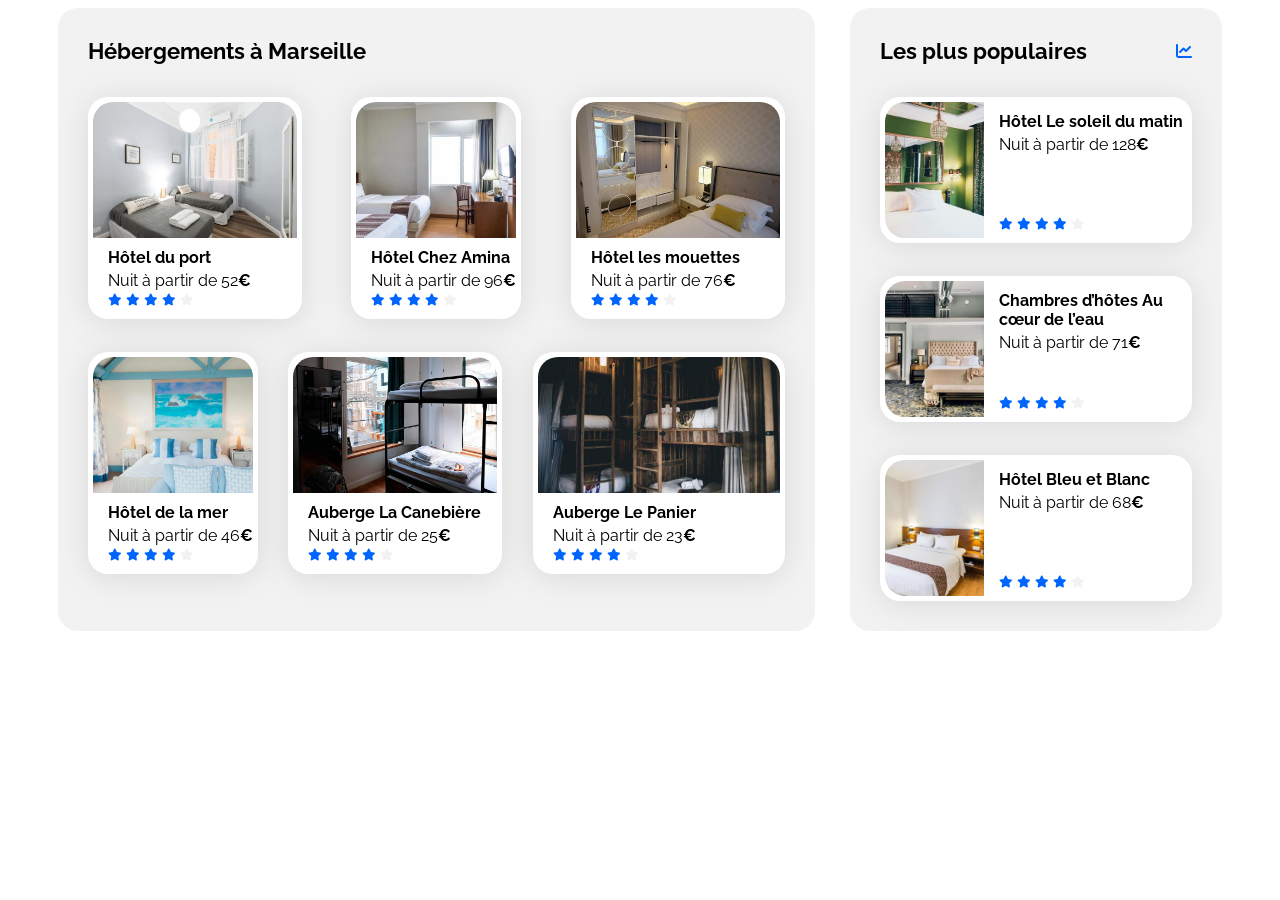
==== booki-starter-code-master/index.html @ 298ddb2f "first commit" ====
<!DOCTYPE html>
<html lang="fr">

<head>
    <meta charset="UTF-8">
    <meta name="viewport" content="width=device-width, initial-scale=1.0">
    <title>Booki</title>
    <link rel="preconnect" href="https://fonts.googleapis.com">
    <link rel="preconnect" href="https://fonts.gstatic.com" crossorigin>
    <link href="https://fonts.googleapis.com/css2?family=Raleway:wght@400;500;700&display=swap" rel="stylesheet">
    <link rel="stylesheet" href="https://cdnjs.cloudflare.com/ajax/libs/font-awesome/6.2.1/css/all.min.css"
        integrity="sha512-MV7K8+y+gLIBoVD59lQIYicR65iaqukzvf/nwasF0nqhPay5w/9lJmVM2hMDcnK1OnMGCdVK+iQrJ7lzPJQd1w=="
        crossorigin="anonymous" referrerpolicy="no-referrer" />
    <link rel="stylesheet" href="./css/style.css">
</head>

<body>
    <div class="main-container">
        <header>

        </header>
        <main>

            <div class="hebergements-and-populaires">
                <section class="hebergements">
                    <div class="populaires-title">
                        <h2 class="section-title">Hébergements à Marseille</h2>
                    </div>
                    <div class="hebergements-cards">
                        <div class="hebergements-firstrow">
                            <a href="#">
                                <article class="card">
                                    <img src="./images/hebergements/fred-kleber.jpg"
                                        alt="Image de la chambre d'hôtel montrant un lit">
                                    <div class="card-content">
                                        <div class="card-txt">
                                            <h3 class="card-title">Hôtel du port</h3>
                                            <p class="card-subtitle">Nuit à partir de 52<span class="euro">€</span></p>
                                        </div>
                                        <div class="card-rating">
                                            <i class="fa-xs fa-solid fa-star" aria-hidden="true"></i>
                                            <i class="fa-xs fa-solid fa-star" aria-hidden="true"></i>
                                            <i class="fa-xs fa-solid fa-star" aria-hidden="true"></i>
                                            <i class="fa-xs fa-solid fa-star" aria-hidden="true"></i>
                                            <i class="fa-xs fa-solid fa-star neutral-star" aria-hidden="true"></i>
                                            <span class="sr-only">Note de 4 sur 5</span>
                                        </div>
                                    </div>
                                </article>
                            </a>
                            <a href="#">
                                <article class="card">
                                    <img src="./images/hebergements/febrian-zakaria.jpg"
                                        alt="Image de la chambre d'hôtel montrant un lit">
                                    <div class="card-content">
                                        <div class="card-txt">
                                            <h3 class="card-title">Hôtel Chez Amina</h3>
                                            <p class="card-subtitle">Nuit à partir de 96<span class="euro">€</span></p>
                                        </div>
                                        <div class="card-rating">
                                            <i class="fa-xs fa-solid fa-star" aria-hidden="true"></i>
                                            <i class="fa-xs fa-solid fa-star" aria-hidden="true"></i>
                                            <i class="fa-xs fa-solid fa-star" aria-hidden="true"></i>
                                            <i class="fa-xs fa-solid fa-star" aria-hidden="true"></i>
                                            <i class="fa-xs fa-solid fa-star neutral-star" aria-hidden="true"></i>
                                            <span class="sr-only">Note de 4 sur 5</span>
                                        </div>
                                    </div>
                                </article>
                            </a>
                            <a href="#">
                                <article class="card">
                                    <img src="./images/hebergements/reisetopia.jpg"
                                        alt="Image de la chambre d'hôtel montrant un lit">
                                    <div class="card-content">
                                        <div class="card-txt">
                                            <h3 class="card-title">Hôtel les mouettes</h3>
                                            <p class="card-subtitle">Nuit à partir de 76<span class="euro">€</span></p>
                                        </div>
                                        <div class="card-rating">
                                            <i class="fa-xs fa-solid fa-star" aria-hidden="true"></i>
                                            <i class="fa-xs fa-solid fa-star" aria-hidden="true"></i>
                                            <i class="fa-xs fa-solid fa-star" aria-hidden="true"></i>
                                            <i class="fa-xs fa-solid fa-star" aria-hidden="true"></i>
                                            <i class="fa-xs fa-solid fa-star neutral-star" aria-hidden="true"></i>
                                            <span class="sr-only">Note de 4 sur 5</span>
                                        </div>
                                    </div>
                                </article>
                            </a>
                        </div>
                        <div class="hebergements-firstrow">
                            <a href="#">
                                <article class="card">
                                    <img src="./images/hebergements/annie-spratt.jpg"
                                        alt="Image de la chambre d'hôtel montrant un lit">
                                    <div class="card-content">
                                        <div class="card-txt">
                                            <h3 class="card-title">Hôtel de la mer</h3>
                                            <p class="card-subtitle">Nuit à partir de 46<span class="euro">€</span></p>
                                        </div>
                                        <div class="card-rating">
                                            <i class="fa-xs fa-solid fa-star" aria-hidden="true"></i>
                                            <i class="fa-xs fa-solid fa-star" aria-hidden="true"></i>
                                            <i class="fa-xs fa-solid fa-star" aria-hidden="true"></i>
                                            <i class="fa-xs fa-solid fa-star" aria-hidden="true"></i>
                                            <i class="fa-xs fa-solid fa-star neutral-star" aria-hidden="true"></i>
                                            <span class="sr-only">Note de 4 sur 5</span>
                                        </div>
                                    </div>
                                </article>
                            </a>
                            <a href="#">
                                <article class="card">
                                    <img src="./images/hebergements/marcus-loke.jpg"
                                        alt="Image de la chambre d'hôtel montrant un lit">
                                    <div class="card-content">
                                        <div class="card-txt">
                                            <h3 class="card-title">Auberge La Canebière</h3>
                                            <p class="card-subtitle">Nuit à partir de 25<span class="euro">€</span></p>
                                        </div>
                                        <div class="card-rating">
                                            <i class="fa-xs fa-solid fa-star" aria-hidden="true"></i>
                                            <i class="fa-xs fa-solid fa-star" aria-hidden="true"></i>
                                            <i class="fa-xs fa-solid fa-star" aria-hidden="true"></i>
                                            <i class="fa-xs fa-solid fa-star" aria-hidden="true"></i>
                                            <i class="fa-xs fa-solid fa-star neutral-star" aria-hidden="true"></i>
                                            <span class="sr-only">Note de 4 sur 5</span>
                                        </div>
                                    </div>
                                </article>
                            </a>
                            <a href="#">
                                <article class="card">
                                    <img src="./images/hebergements/nicate-lee.jpg"
                                        alt="Image de la chambre d'hôtel montrant un lit">
                                    <div class="card-content">
                                        <div class="card-txt">
                                            <h3 class="card-title">Auberge Le Panier</h3>
                                            <p class="card-subtitle">Nuit à partir de 23<span class="euro">€</span></p>
                                        </div>
                                        <div class="card-rating">
                                            <i class="fa-xs fa-solid fa-star" aria-hidden="true"></i>
                                            <i class="fa-xs fa-solid fa-star" aria-hidden="true"></i>
                                            <i class="fa-xs fa-solid fa-star" aria-hidden="true"></i>
                                            <i class="fa-xs fa-solid fa-star" aria-hidden="true"></i>
                                            <i class="fa-xs fa-solid fa-star neutral-star" aria-hidden="true"></i>
                                            <span class="sr-only">Note de 4 sur 5</span>
                                        </div>
                                    </div>
                                </article>
                            </a>
                        </div>
                    </div>
                </section>



                <section class="populaires">
                    <div class="populaires-title">
                        <h2 class="section-title">Les plus populaires</h2>
                        <i class="fa-solid fa-chart-line" aria-hidden="true"></i>
                    </div>
                    <div class="populaires-cards">
                        <a href="#">
                            <article class="card">
                                <img src="./images/hebergements/emile-guillemot.jpg"
                                    alt="Image de la chambre d'hôtel montrant un lit">
                                <div class="card-content">
                                    <div class="card-txt">
                                        <h3 class="card-title">Hôtel Le soleil du matin</h3>
                                        <p class="card-subtitle">Nuit à partir de 128<span class="euro">€</span></p>
                                    </div>
                                    <div class="card-rating">
                                        <i class="fa-xs fa-solid fa-star" aria-hidden="true"></i>
                                        <i class="fa-xs fa-solid fa-star" aria-hidden="true"></i>
                                        <i class="fa-xs fa-solid fa-star" aria-hidden="true"></i>
                                        <i class="fa-xs fa-solid fa-star" aria-hidden="true"></i>
                                        <i class="fa-xs fa-solid fa-star neutral-star" aria-hidden="true"></i>
                                        <span class="sr-only">Note de 4 sur 5</span>
                                    </div>
                                </div>
                            </article>
                        </a>
                        <a href="#">
                            <article class="card">
                                <img src="./images/hebergements/aw-creative.jpg"
                                    alt="Image de la chambre d'hôtel montrant un lit">
                                <div class="card-content">
                                    <div class="card-txt">
                                        <h3 class="card-title">Chambres d’hôtes Au cœur de l’eau</h3>
                                        <p class="card-subtitle">Nuit à partir de 71<span class="euro">€</span></p>
                                    </div>
                                    <div class="card-rating">
                                        <i class="fa-xs fa-solid fa-star" aria-hidden="true"></i>
                                        <i class="fa-xs fa-solid fa-star" aria-hidden="true"></i>
                                        <i class="fa-xs fa-solid fa-star" aria-hidden="true"></i>
                                        <i class="fa-xs fa-solid fa-star" aria-hidden="true"></i>
                                        <i class="fa-xs fa-solid fa-star neutral-star" aria-hidden="true"></i>
                                        <span class="sr-only">Note de 4 sur 5</span>
                                    </div>
                                </div>
                            </article>
                        </a>
                        <a href="#">
                            <article class="card">
                                <img src="./images/hebergements/febrian-zakaria2.jpg"
                                    alt="Image de la chambre d'hôtel montrant un lit">
                                <div class="card-content">
                                    <div class="card-txt">
                                        <h3 class="card-title">Hôtel Bleu et Blanc</h3>
                                        <p class="card-subtitle">Nuit à partir de 68<span class="euro">€</span></p>
                                    </div>
                                    <div class="card-rating">
                                        <i class="fa-xs fa-solid fa-star" aria-hidden="true"></i>
                                        <i class="fa-xs fa-solid fa-star" aria-hidden="true"></i>
                                        <i class="fa-xs fa-solid fa-star" aria-hidden="true"></i>
                                        <i class="fa-xs fa-solid fa-star" aria-hidden="true"></i>
                                        <i class="fa-xs fa-solid fa-star neutral-star" aria-hidden="true"></i>
                                        <span class="sr-only">Note de 4 sur 5</span>
                                    </div>
                                </div>
                            </article>
                        </a>
                    </div>
                </section>
            </div>
        </main>
        <footer></footer>
    </div>
</body>

</html>
---- booki-starter-code-master/css/style.css ----
/****** General ***********/
* {
	font-family: "Raleway", sans-serif;
}

:root {
	--main-color: #0065fc;
	--main-bg-color: #f2f2f2;
	--filter-bg-color: #deebff;
}

.fa-solid {
	color: var(--main-color);
}

body {
	display: flex;
	justify-content: center;
}

.main-container {
	width: 100%;
	max-width: 1440px;
	padding: 0 50px;
	box-sizing: border-box;
}

a {
	color: inherit;
	text-decoration: none;
}

.section-title {
	margin: 0;
	font-size: 22px;
}

.card {
	background-color: white;
	border-radius: 20px;
	padding: 5px;
	filter: drop-shadow(0px 3px 15px rgba(0, 0, 0, 0.1));
}

.card img {
	object-fit: cover;
}

.card-title {
	font-size: 16px;
}

.euro {
	font-weight: 700;
}

.neutral-star {
	color: var(--main-bg-color);
}

/****** Hebergements And Populaires ***********/
.hebergements-and-populaires {
	display: flex;
	justify-content: space-between;
}

.hebergements-and-populaires section {
	background-color: var(--main-bg-color);
	border-radius: 20px;
	padding: 30px;
	box-sizing: border-box;
}

/****** Hebergements ***********/
.hebergements {
	width: 65%;
}
.hebergements-cards {
	display: flex;
	flex-direction: column;
}

.hebergements-cards .card {
	display: flex;
	margin-top: 33px;
	flex-direction: column;
}

.hebergements-firstrow {
	display: flex;
	flex-direction: row;
	justify-content: space-between;
}

.hebergements-cards img {
	width: 100%;
	height: 136px;
	border-top-left-radius: 20px;
	border-top-right-radius: 20px;
}

.hebergements-cards .card-content {
	width: 100%;
	padding-left: 15px;
	display: flex;
	flex-direction: column;
	justify-content: space-between;
	box-sizing: border-box;
}

.hebergements-cards .card-title {
	margin-top: 10px;
	margin-bottom: 4px;
}

.hebergements-cards .card-subtitle {
	margin: 0;
}

.hebergements-cards .card-rating {
	margin-bottom: 5px;
}

/****** Populaires ***********/
.populaires {
	width: 32%;
}

.populaires-title {
	display: flex;
	justify-content: space-between;
	align-items: center;
}

.populaires-cards .card {
	display: flex;
	margin-top: 33px;
}

.populaires-cards img {
	width: 33%;
	height: 136px;
	border-top-left-radius: 20px;
	border-bottom-left-radius: 20px;
}

.populaires-cards .card-content {
	width: 67%;
	padding-left: 15px;
	display: flex;
	flex-direction: column;
	justify-content: space-between;
	box-sizing: border-box;
}

.populaires-cards .card-title {
	margin-top: 10px;
	margin-bottom: 4px;
}

.populaires-cards .card-subtitle {
	margin: 0;
}

.populaires-cards .card-rating {
	margin-bottom: 5px;
}

/* Le code ci-dessous correspond à la version responsive uniquement */

/****** Media queries ***********/
/* Medium devices (tablets, less/equal than 1024px) */
@media (max-width: 1024px) {
	.hebergements-and-populaires {
		flex-direction: column;
	}

	.hebergements {
		width: 100%;
	}

	.populaires {
		width: 100%;
		margin-top: 50px;
	}

	.populaires-cards {
		display: flex;
		flex-direction: row;
		justify-content: space-between;
	}

	.populaires-cards a {
		width: 30%;
	}

	.populaires-cards .card-title {
		font-size: 14px;
	}

	.populaires-cards .card-subtitle {
		font-size: 13px;
	}
}

/* Small devices (phones, less than 768px) */
@media (max-width: 767.98px) {
	/* ... */
}
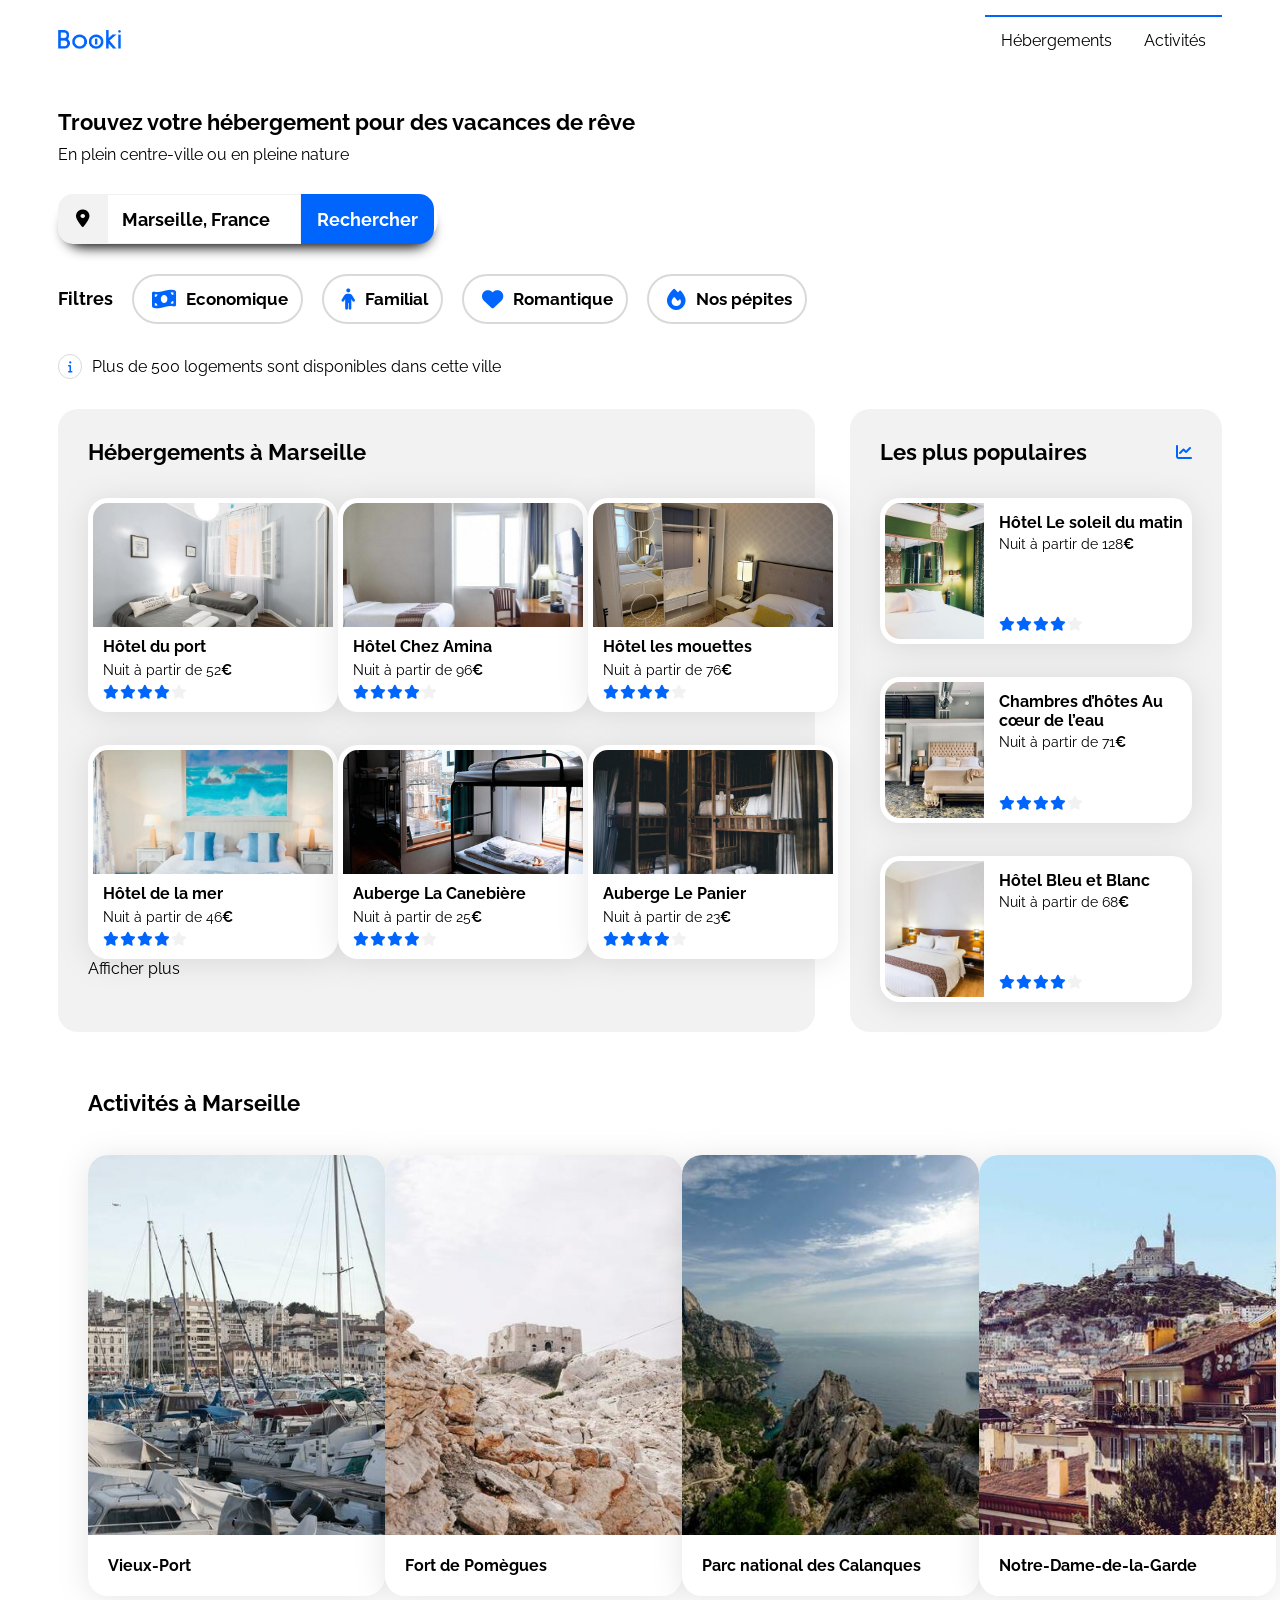
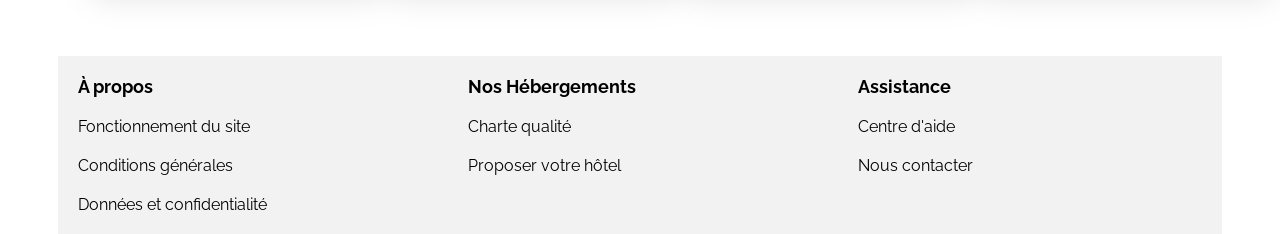
==== commit a7a274e3: "add: frontend" ====
--- a/booki-starter-code-master/index.html
+++ b/booki-starter-code-master/index.html
@@ -17,10 +17,44 @@
 <body>
     <div class="main-container">
         <header>
-
+            <div class="navbar">
+                <img src="./images/logo/Booki.png">
+                <ul>
+                    <li><a href="#">Hébergements</a></li>
+                    <li><a href="#">Activités</a></li>
+                </ul>
+            </div>
+            <div class="title-header">
+                <h1 class="section-title">Trouvez votre hébergement pour des vacances de rêve</h1>
+                <p>En plein centre-ville ou en pleine nature</p>
+            </div>
+
+
+            <form class="searchBar shadow" action="#" method="GET">
+                <div class="containerMarker">
+                    <i class="fas fa-map-marker-alt"></i>
+                </div>
+                <input type="search" class="searchInput" placeholder="Marseille, France">
+                <button class="searchButton">
+                    <span>Rechercher</span>
+                    <i class="fas fa-search"></i>
+                </button>
+            </form>
+
+
+            <div class="filters-section">
+                <span>Filtres</span>
+                <button><i class="fa-solid fa-money-bill-wave fa-lg"></i>Economique</button>
+                <button><i class="fa-solid fa-person fa-lg"></i>Familial</button>
+                <button><i class="fa-solid fa-heart fa-lg"></i>Romantique</button>
+                <button><i class="fa-sharp fa-solid fa-fire fa-lg"></i>Nos pépites</button>
+            </div>
+            <div class="info">
+                <i class="fa-solid fa-info fa-xs"></i>
+                <span>Plus de 500 logements sont disponibles dans cette ville</span>
+            </div>
         </header>
         <main>
-
             <div class="hebergements-and-populaires">
                 <section class="hebergements">
                     <div class="populaires-title">
@@ -38,11 +72,11 @@
                                             <p class="card-subtitle">Nuit à partir de 52<span class="euro">€</span></p>
                                         </div>
                                         <div class="card-rating">
-                                            <i class="fa-xs fa-solid fa-star" aria-hidden="true"></i>
-                                            <i class="fa-xs fa-solid fa-star" aria-hidden="true"></i>
-                                            <i class="fa-xs fa-solid fa-star" aria-hidden="true"></i>
-                                            <i class="fa-xs fa-solid fa-star" aria-hidden="true"></i>
-                                            <i class="fa-xs fa-solid fa-star neutral-star" aria-hidden="true"></i>
+                                            <i class="fa-sm fa-solid fa-star" aria-hidden="true"></i>
+                                            <i class="fa-sm fa-solid fa-star" aria-hidden="true"></i>
+                                            <i class="fa-sm fa-solid fa-star" aria-hidden="true"></i>
+                                            <i class="fa-sm fa-solid fa-star" aria-hidden="true"></i>
+                                            <i class="fa-sm fa-solid fa-star neutral-star" aria-hidden="true"></i>
                                             <span class="sr-only">Note de 4 sur 5</span>
                                         </div>
                                     </div>
@@ -58,11 +92,11 @@
                                             <p class="card-subtitle">Nuit à partir de 96<span class="euro">€</span></p>
                                         </div>
                                         <div class="card-rating">
-                                            <i class="fa-xs fa-solid fa-star" aria-hidden="true"></i>
-                                            <i class="fa-xs fa-solid fa-star" aria-hidden="true"></i>
-                                            <i class="fa-xs fa-solid fa-star" aria-hidden="true"></i>
-                                            <i class="fa-xs fa-solid fa-star" aria-hidden="true"></i>
-                                            <i class="fa-xs fa-solid fa-star neutral-star" aria-hidden="true"></i>
+                                            <i class="fa-sm fa-solid fa-star" aria-hidden="true"></i>
+                                            <i class="fa-sm fa-solid fa-star" aria-hidden="true"></i>
+                                            <i class="fa-sm fa-solid fa-star" aria-hidden="true"></i>
+                                            <i class="fa-sm fa-solid fa-star" aria-hidden="true"></i>
+                                            <i class="fa-sm fa-solid fa-star neutral-star" aria-hidden="true"></i>
                                             <span class="sr-only">Note de 4 sur 5</span>
                                         </div>
                                     </div>
@@ -78,11 +112,11 @@
                                             <p class="card-subtitle">Nuit à partir de 76<span class="euro">€</span></p>
                                         </div>
                                         <div class="card-rating">
-                                            <i class="fa-xs fa-solid fa-star" aria-hidden="true"></i>
-                                            <i class="fa-xs fa-solid fa-star" aria-hidden="true"></i>
-                                            <i class="fa-xs fa-solid fa-star" aria-hidden="true"></i>
-                                            <i class="fa-xs fa-solid fa-star" aria-hidden="true"></i>
-                                            <i class="fa-xs fa-solid fa-star neutral-star" aria-hidden="true"></i>
+                                            <i class="fa-sm fa-solid fa-star" aria-hidden="true"></i>
+                                            <i class="fa-sm fa-solid fa-star" aria-hidden="true"></i>
+                                            <i class="fa-sm fa-solid fa-star" aria-hidden="true"></i>
+                                            <i class="fa-sm fa-solid fa-star" aria-hidden="true"></i>
+                                            <i class="fa-sm fa-solid fa-star neutral-star" aria-hidden="true"></i>
                                             <span class="sr-only">Note de 4 sur 5</span>
                                         </div>
                                     </div>
@@ -100,11 +134,11 @@
                                             <p class="card-subtitle">Nuit à partir de 46<span class="euro">€</span></p>
                                         </div>
                                         <div class="card-rating">
-                                            <i class="fa-xs fa-solid fa-star" aria-hidden="true"></i>
-                                            <i class="fa-xs fa-solid fa-star" aria-hidden="true"></i>
-                                            <i class="fa-xs fa-solid fa-star" aria-hidden="true"></i>
-                                            <i class="fa-xs fa-solid fa-star" aria-hidden="true"></i>
-                                            <i class="fa-xs fa-solid fa-star neutral-star" aria-hidden="true"></i>
+                                            <i class="fa-sm fa-solid fa-star" aria-hidden="true"></i>
+                                            <i class="fa-sm fa-solid fa-star" aria-hidden="true"></i>
+                                            <i class="fa-sm fa-solid fa-star" aria-hidden="true"></i>
+                                            <i class="fa-sm fa-solid fa-star" aria-hidden="true"></i>
+                                            <i class="fa-sm fa-solid fa-star neutral-star" aria-hidden="true"></i>
                                             <span class="sr-only">Note de 4 sur 5</span>
                                         </div>
                                     </div>
@@ -120,11 +154,11 @@
                                             <p class="card-subtitle">Nuit à partir de 25<span class="euro">€</span></p>
                                         </div>
                                         <div class="card-rating">
-                                            <i class="fa-xs fa-solid fa-star" aria-hidden="true"></i>
-                                            <i class="fa-xs fa-solid fa-star" aria-hidden="true"></i>
-                                            <i class="fa-xs fa-solid fa-star" aria-hidden="true"></i>
-                                            <i class="fa-xs fa-solid fa-star" aria-hidden="true"></i>
-                                            <i class="fa-xs fa-solid fa-star neutral-star" aria-hidden="true"></i>
+                                            <i class="fa-sm fa-solid fa-star" aria-hidden="true"></i>
+                                            <i class="fa-sm fa-solid fa-star" aria-hidden="true"></i>
+                                            <i class="fa-sm fa-solid fa-star" aria-hidden="true"></i>
+                                            <i class="fa-sm fa-solid fa-star" aria-hidden="true"></i>
+                                            <i class="fa-sm fa-solid fa-star neutral-star" aria-hidden="true"></i>
                                             <span class="sr-only">Note de 4 sur 5</span>
                                         </div>
                                     </div>
@@ -140,26 +174,24 @@
                                             <p class="card-subtitle">Nuit à partir de 23<span class="euro">€</span></p>
                                         </div>
                                         <div class="card-rating">
-                                            <i class="fa-xs fa-solid fa-star" aria-hidden="true"></i>
-                                            <i class="fa-xs fa-solid fa-star" aria-hidden="true"></i>
-                                            <i class="fa-xs fa-solid fa-star" aria-hidden="true"></i>
-                                            <i class="fa-xs fa-solid fa-star" aria-hidden="true"></i>
-                                            <i class="fa-xs fa-solid fa-star neutral-star" aria-hidden="true"></i>
+                                            <i class="fa-sm fa-solid fa-star" aria-hidden="true"></i>
+                                            <i class="fa-sm fa-solid fa-star" aria-hidden="true"></i>
+                                            <i class="fa-sm fa-solid fa-star" aria-hidden="true"></i>
+                                            <i class="fa-sm fa-solid fa-star" aria-hidden="true"></i>
+                                            <i class="fa-sm fa-solid fa-star neutral-star" aria-hidden="true"></i>
                                             <span class="sr-only">Note de 4 sur 5</span>
                                         </div>
                                     </div>
                                 </article>
                             </a>
                         </div>
+                        <span>Afficher plus</span>
                     </div>
                 </section>
-
-
-
                 <section class="populaires">
                     <div class="populaires-title">
                         <h2 class="section-title">Les plus populaires</h2>
-                        <i class="fa-solid fa-chart-line" aria-hidden="true"></i>
+                        <i class="fa-solid fa-chart-line " aria-hidden="true"></i>
                     </div>
                     <div class="populaires-cards">
                         <a href="#">
@@ -172,11 +204,11 @@
                                         <p class="card-subtitle">Nuit à partir de 128<span class="euro">€</span></p>
                                     </div>
                                     <div class="card-rating">
-                                        <i class="fa-xs fa-solid fa-star" aria-hidden="true"></i>
-                                        <i class="fa-xs fa-solid fa-star" aria-hidden="true"></i>
-                                        <i class="fa-xs fa-solid fa-star" aria-hidden="true"></i>
-                                        <i class="fa-xs fa-solid fa-star" aria-hidden="true"></i>
-                                        <i class="fa-xs fa-solid fa-star neutral-star" aria-hidden="true"></i>
+                                        <i class="fa-sm fa-solid fa-star" aria-hidden="true"></i>
+                                        <i class="fa-sm fa-solid fa-star" aria-hidden="true"></i>
+                                        <i class="fa-sm fa-solid fa-star" aria-hidden="true"></i>
+                                        <i class="fa-sm fa-solid fa-star" aria-hidden="true"></i>
+                                        <i class="fa-sm fa-solid fa-star neutral-star" aria-hidden="true"></i>
                                         <span class="sr-only">Note de 4 sur 5</span>
                                     </div>
                                 </div>
@@ -192,11 +224,11 @@
                                         <p class="card-subtitle">Nuit à partir de 71<span class="euro">€</span></p>
                                     </div>
                                     <div class="card-rating">
-                                        <i class="fa-xs fa-solid fa-star" aria-hidden="true"></i>
-                                        <i class="fa-xs fa-solid fa-star" aria-hidden="true"></i>
-                                        <i class="fa-xs fa-solid fa-star" aria-hidden="true"></i>
-                                        <i class="fa-xs fa-solid fa-star" aria-hidden="true"></i>
-                                        <i class="fa-xs fa-solid fa-star neutral-star" aria-hidden="true"></i>
+                                        <i class="fa-sm fa-solid fa-star" aria-hidden="true"></i>
+                                        <i class="fa-sm fa-solid fa-star" aria-hidden="true"></i>
+                                        <i class="fa-sm fa-solid fa-star" aria-hidden="true"></i>
+                                        <i class="fa-sm fa-solid fa-star" aria-hidden="true"></i>
+                                        <i class="fa-sm fa-solid fa-star neutral-star" aria-hidden="true"></i>
                                         <span class="sr-only">Note de 4 sur 5</span>
                                     </div>
                                 </div>
@@ -212,11 +244,11 @@
                                         <p class="card-subtitle">Nuit à partir de 68<span class="euro">€</span></p>
                                     </div>
                                     <div class="card-rating">
-                                        <i class="fa-xs fa-solid fa-star" aria-hidden="true"></i>
-                                        <i class="fa-xs fa-solid fa-star" aria-hidden="true"></i>
-                                        <i class="fa-xs fa-solid fa-star" aria-hidden="true"></i>
-                                        <i class="fa-xs fa-solid fa-star" aria-hidden="true"></i>
-                                        <i class="fa-xs fa-solid fa-star neutral-star" aria-hidden="true"></i>
+                                        <i class="fa-sm fa-solid fa-star" aria-hidden="true"></i>
+                                        <i class="fa-sm fa-solid fa-star" aria-hidden="true"></i>
+                                        <i class="fa-sm fa-solid fa-star" aria-hidden="true"></i>
+                                        <i class="fa-sm fa-solid fa-star" aria-hidden="true"></i>
+                                        <i class="fa-sm fa-solid fa-star neutral-star" aria-hidden="true"></i>
                                         <span class="sr-only">Note de 4 sur 5</span>
                                     </div>
                                 </div>
@@ -225,8 +257,77 @@
                     </div>
                 </section>
             </div>
+            <div class="activities">
+                <h2>Activités à Marseille</h2>
+                <div class="activities-cards">
+                    <a href="#">
+                        <article class="long-card">
+                            <img src="./images/activites/reno-laithienne.jpg" alt="Image d'un paysage'">
+                            <div class="long-card-content">
+                                <div class="long-card-txt">
+                                    <h3 class="long-card-title">Vieux-Port</h3>
+                                </div>
+                            </div>
+                        </article>
+                    </a>
+                    <a href="#">
+                        <article class="long-card">
+                            <img src="./images/activites/paul-hermann.jpg" alt="Image d'un paysage'">
+                            <div class="long-card-content">
+                                <div class="long-card-txt">
+                                    <h3 class="long-card-title">Fort de Pomègues</h3>
+                                </div>
+                            </div>
+                        </article>
+                    </a>
+                    <a href="#">
+                        <article class="long-card">
+                            <img src="./images/activites/kilyan-sockalingum.jpg" alt="Image d'un paysage'">
+                            <div class="long-card-content">
+                                <div class="long-card-txt">
+                                    <h3 class="long-card-title">Parc national des Calanques</h3>
+                                </div>
+                            </div>
+                        </article>
+                    </a>
+                    <a href="#">
+                        <article class="long-card">
+                            <img src="./images/activites/florian-wehde.jpg" alt="Image d'un paysage'">
+                            <div class="long-card-content">
+                                <div class="long-card-txt">
+                                    <h3 class="long-card-title">Notre-Dame-de-la-Garde</h3>
+                                </div>
+                            </div>
+                        </article>
+                    </a>
+                </div>
+
+            </div>
         </main>
-        <footer></footer>
+        <footer>
+            <div class="footer-colonne">
+                <ul>
+                    <li>À propos</li>
+                    <li>Fonctionnement du site</li>
+                    <li>Conditions générales</li>
+                    <li>Données et confidentialité</li>
+                </ul>
+            </div>
+            <div class="footer-colonne">
+                <ul>
+                    <li>Nos Hébergements</li>
+                    <li>Charte qualité</li>
+                    <li>Proposer votre hôtel</li>
+                </ul>
+            </div>
+            <div class="footer-colonne">
+                <ul>
+                    <li>Assistance</li>
+                    <li>Centre d'aide</li>
+                    <li>Nous contacter</li>
+                </ul>
+            </div>
+        </footer>
     </div>
 </body>
 
--- a/booki-starter-code-master/css/style.css
+++ b/booki-starter-code-master/css/style.css
@@ -16,6 +16,8 @@
 body {
 	display: flex;
 	justify-content: center;
+	margin-top: 0px;
+	margin-bottom: 0px;
 }
 
 .main-container {
@@ -58,10 +60,163 @@
 	color: var(--main-bg-color);
 }
 
+/****** header ***********/
+.navbar {
+	display: flex;
+	justify-content: space-between;
+	align-items: center;
+	height: 79px;
+	padding-bottom: 30px;
+}
+
+.navbar img {
+	height: 25%;
+}
+.navbar ul {
+	list-style-type: none;
+	margin: 0;
+	padding: 0;
+	overflow: hidden;
+}
+
+.navbar li {
+	float: left;
+}
+
+.navbar li a {
+	display: block;
+	text-align: center;
+	padding: 14px 16px;
+	text-decoration: none;
+	border-top: solid 2px var(--main-color);
+}
+
+.navbar li a:hover {
+	color: #0065fc;
+}
+
+.navbar li {
+	display: inline;
+}
+
+.title-header {
+	display: flex;
+	flex-direction: column;
+	padding-bottom: 30px;
+}
+
+.title-header p {
+	margin: 0px;
+	margin-top: 10px;
+}
+.searchBar {
+	margin-bottom: 30px;
+	height: 50px;
+	display: flex;
+}
+
+.shadow {
+	-webkit-box-shadow: 0px 10px 13px -7px #000000,
+		5px 5px 15px 5px rgba(0, 0, 0, 0);
+	width: 380px;
+	border-radius: 25px;
+}
+
+.containerMarker {
+	display: flex;
+}
+.containerMarker {
+	background-color: #f2f2f2;
+	border-radius: 15px 0 0 15px;
+	width: 13%;
+	flex-shrink: 0;
+}
+
+.containerMarker i {
+	margin: auto;
+	font-size: 18px;
+}
+
+.searchInput {
+	border: 1px solid #f2f2f2;
+	font-size: 18px;
+	font-weight: bold;
+	width: 51%;
+	text-align: center;
+	padding: 0px;
+	margin: 0px;
+}
+
+.searchInput::placeholder {
+	color: black;
+}
+
+.searchButton {
+	width: 35%;
+	background-color: #0065fc;
+	border: none;
+	padding: 0;
+	border-radius: 0 15px 15px 0;
+	color: #fff;
+	font-size: 18px;
+	font-weight: bold;
+	cursor: pointer;
+	flex-shrink: 0;
+}
+
+.searchButton i {
+	display: none;
+}
+
+.filters-section button {
+	border: 2px solid #d9d9d9;
+	font-size: 17px;
+	font-weight: bold;
+	text-align: center;
+	border-radius: 25px;
+	background-color: white;
+	padding: 13px;
+	margin-left: 15px;
+	cursor: pointer;
+}
+
+.filters-section button i {
+	padding-right: 10px;
+	padding-left: 5px;
+}
+
+.filters-section span {
+	font-size: 18px;
+	font-weight: bold;
+}
+
+.filters-section button:hover {
+	background-color: var(--filter-bg-color);
+}
+
+.info {
+	display: flex;
+	align-items: center;
+	padding-top: 30px;
+}
+.info i {
+	display: flex;
+	justify-content: center;
+	align-items: center;
+	color: #0065fc;
+	border: 1px solid #d9d9d9;
+	width: 2px;
+	height: 3px;
+	border-radius: 25px;
+	padding: 10px;
+	margin-right: 10px;
+}
+
 /****** Hebergements And Populaires ***********/
 .hebergements-and-populaires {
 	display: flex;
 	justify-content: space-between;
+	padding-top: 30px;
 }
 
 .hebergements-and-populaires section {
@@ -78,12 +233,15 @@
 .hebergements-cards {
 	display: flex;
 	flex-direction: column;
+	flex-wrap: wrap;
 }
 
 .hebergements-cards .card {
 	display: flex;
+	flex-wrap: wrap;
 	margin-top: 33px;
 	flex-direction: column;
+	width: 240px;
 }
 
 .hebergements-firstrow {
@@ -94,14 +252,14 @@
 
 .hebergements-cards img {
 	width: 100%;
-	height: 136px;
-	border-top-left-radius: 20px;
-	border-top-right-radius: 20px;
+	height: 124px;
+	border-top-left-radius: 15px;
+	border-top-right-radius: 15px;
 }
 
 .hebergements-cards .card-content {
 	width: 100%;
-	padding-left: 15px;
+	padding-left: 10px;
 	display: flex;
 	flex-direction: column;
 	justify-content: space-between;
@@ -115,12 +273,18 @@
 
 .hebergements-cards .card-subtitle {
 	margin: 0;
+	font-size: 14px;
+	padding-bottom: 5px;
+	padding-top: 2px;
 }
 
 .hebergements-cards .card-rating {
 	margin-bottom: 5px;
 }
 
+.card-rating i:nth-child(n + 2) {
+	margin-left: -3px;
+}
 /****** Populaires ***********/
 .populaires {
 	width: 32%;
@@ -140,8 +304,8 @@
 .populaires-cards img {
 	width: 33%;
 	height: 136px;
-	border-top-left-radius: 20px;
-	border-bottom-left-radius: 20px;
+	border-top-left-radius: 15px;
+	border-bottom-left-radius: 15px;
 }
 
 .populaires-cards .card-content {
@@ -160,10 +324,107 @@
 
 .populaires-cards .card-subtitle {
 	margin: 0;
+	font-size: 14px;
 }
 
 .populaires-cards .card-rating {
 	margin-bottom: 5px;
+}
+
+/****** activities ******/
+
+.activities {
+	display: flex;
+	flex-direction: column;
+	padding-left: 30px;
+	padding-right: 30px;
+	padding-top: 40px;
+	padding-bottom: 60px;
+}
+.activities h2 {
+	font-size: 22px;
+	font-weight: bold;
+}
+.long-card {
+	background-color: white;
+	border-radius: 20px;
+	filter: drop-shadow(0px 3px 15px rgba(0, 0, 0, 0.1));
+}
+
+.long-card img {
+	object-fit: cover;
+}
+
+.long-card-title {
+	font-size: 16px;
+	font-weight: bold;
+	padding-bottom: 5px;
+	padding-top: 5px;
+	padding-left: 5px;
+}
+
+.activities-cards {
+	display: flex;
+	justify-content: space-between;
+	padding-top: 20px;
+}
+.activities-cards .long-card {
+	display: flex;
+	flex-direction: column;
+	width: 297px;
+}
+
+.activities-cards img {
+	width: 100%;
+	height: 380px;
+	border-top-left-radius: 20px;
+	border-top-right-radius: 20px;
+}
+
+.activities-cards .long-card-content {
+	padding-left: 15px;
+	display: flex;
+	flex-direction: column;
+	justify-content: space-between;
+	box-sizing: border-box;
+}
+
+/****** footer ******/
+footer {
+	background-color: var(--main-bg-color);
+	display: flex;
+	justify-content: space-between;
+}
+
+.footer-colonne {
+	width: 33%;
+}
+
+footer ul {
+	margin-block-start: 0px;
+	margin-block-end: 0px;
+	margin-inline-start: 0px;
+	margin-inline-end: 0px;
+	padding-inline-start: 0px;
+	padding-bottom: 20px;
+}
+
+footer ul li:nth-child(n + 2) {
+	padding-top: 20px;
+}
+
+footer li {
+	list-style-type: none;
+	margin: 0;
+	padding: 0;
+	overflow: hidden;
+	padding-left: 20px;
+}
+
+footer li:first-child {
+	font-size: 18px;
+	font-weight: bold;
+	padding-top: 20px;
 }
 
 /* Le code ci-dessous correspond à la version responsive uniquement */
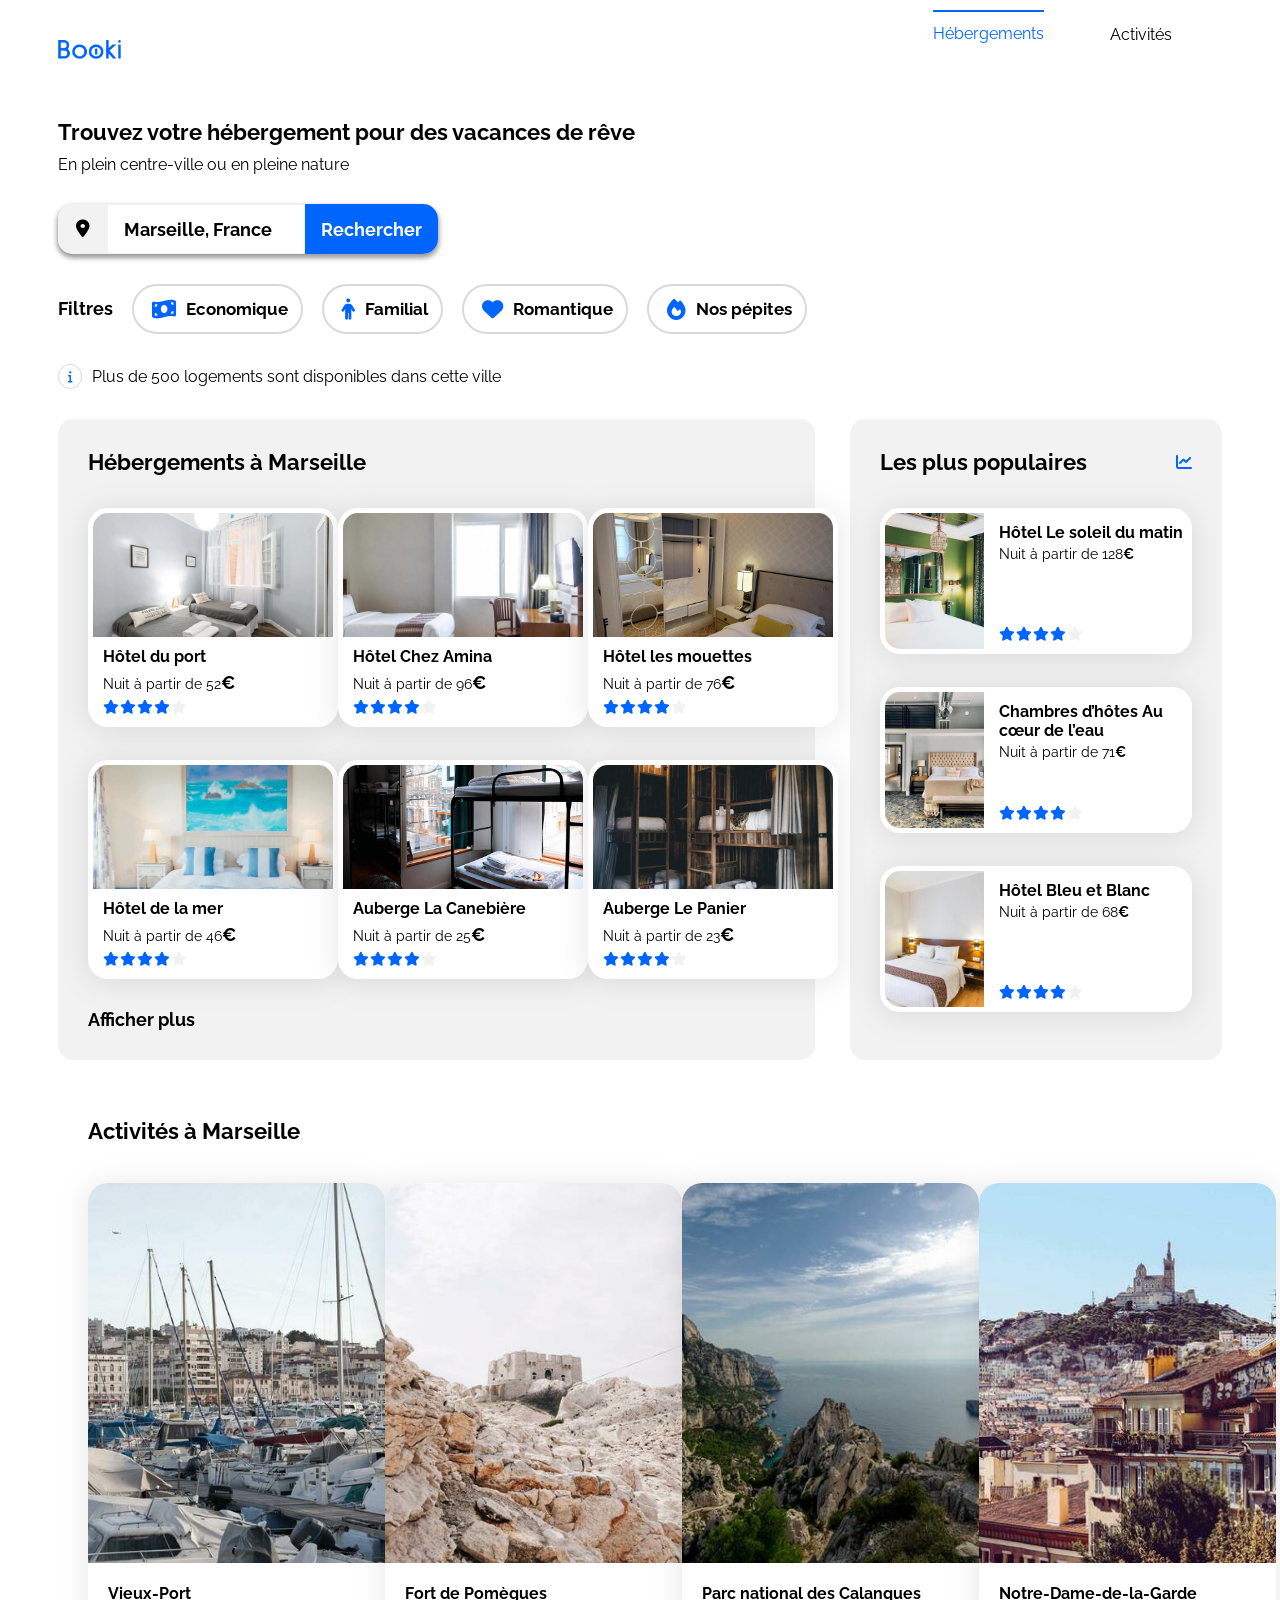
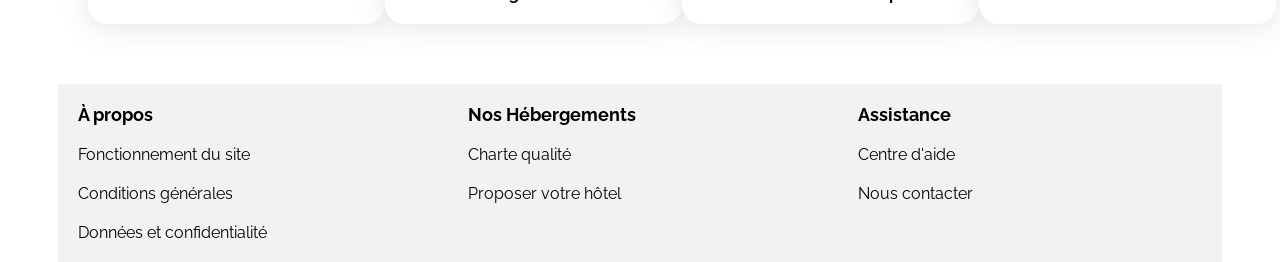
==== commit 35609151: "add: frontend almost done" ====
--- a/booki-starter-code-master/index.html
+++ b/booki-starter-code-master/index.html
@@ -18,9 +18,11 @@
     <div class="main-container">
         <header>
             <div class="navbar">
-                <img src="./images/logo/Booki.png">
+                <div class="logo">
+                    <img src="./images/logo/Booki.png">
+                </div>
                 <ul>
-                    <li><a href="#">Hébergements</a></li>
+                    <li><a href="#" id="current-page">Hébergements</a></li>
                     <li><a href="#">Activités</a></li>
                 </ul>
             </div>
--- a/booki-starter-code-master/css/style.css
+++ b/booki-starter-code-master/css/style.css
@@ -64,9 +64,19 @@
 .navbar {
 	display: flex;
 	justify-content: space-between;
-	align-items: center;
 	height: 79px;
 	padding-bottom: 30px;
+	padding-top: 10px;
+}
+
+#current-page {
+	border-top: solid 2px var(--main-color);
+	color: #0065fc;
+	padding-top: 12px;
+}
+.logo {
+	display: flex;
+	align-items: center;
 }
 
 .navbar img {
@@ -86,13 +96,14 @@
 .navbar li a {
 	display: block;
 	text-align: center;
-	padding: 14px 16px;
+	padding-top: 15px;
+	padding-bottom: 14px;
+	margin-left: 16px;
 	text-decoration: none;
-	border-top: solid 2px var(--main-color);
-}
-
-.navbar li a:hover {
-	color: #0065fc;
+}
+
+.navbar li a:first-child {
+	margin-right: 50px;
 }
 
 .navbar li {
@@ -116,10 +127,9 @@
 }
 
 .shadow {
-	-webkit-box-shadow: 0px 10px 13px -7px #000000,
-		5px 5px 15px 5px rgba(0, 0, 0, 0);
+	box-shadow: 0px 3px 5px 1px rgba(0, 0, 0, 0.4);
 	width: 380px;
-	border-radius: 25px;
+	border-radius: 15px;
 }
 
 .containerMarker {
@@ -141,7 +151,7 @@
 	border: 1px solid #f2f2f2;
 	font-size: 18px;
 	font-weight: bold;
-	width: 51%;
+	width: 53%;
 	text-align: center;
 	padding: 0px;
 	margin: 0px;
@@ -221,7 +231,7 @@
 
 .hebergements-and-populaires section {
 	background-color: var(--main-bg-color);
-	border-radius: 20px;
+	border-radius: 15px;
 	padding: 30px;
 	box-sizing: border-box;
 }
@@ -284,6 +294,12 @@
 
 .card-rating i:nth-child(n + 2) {
 	margin-left: -3px;
+}
+
+.hebergements-cards span {
+	font-size: 18px;
+	font-weight: bold;
+	padding-top: 30px;
 }
 /****** Populaires ***********/
 .populaires {
